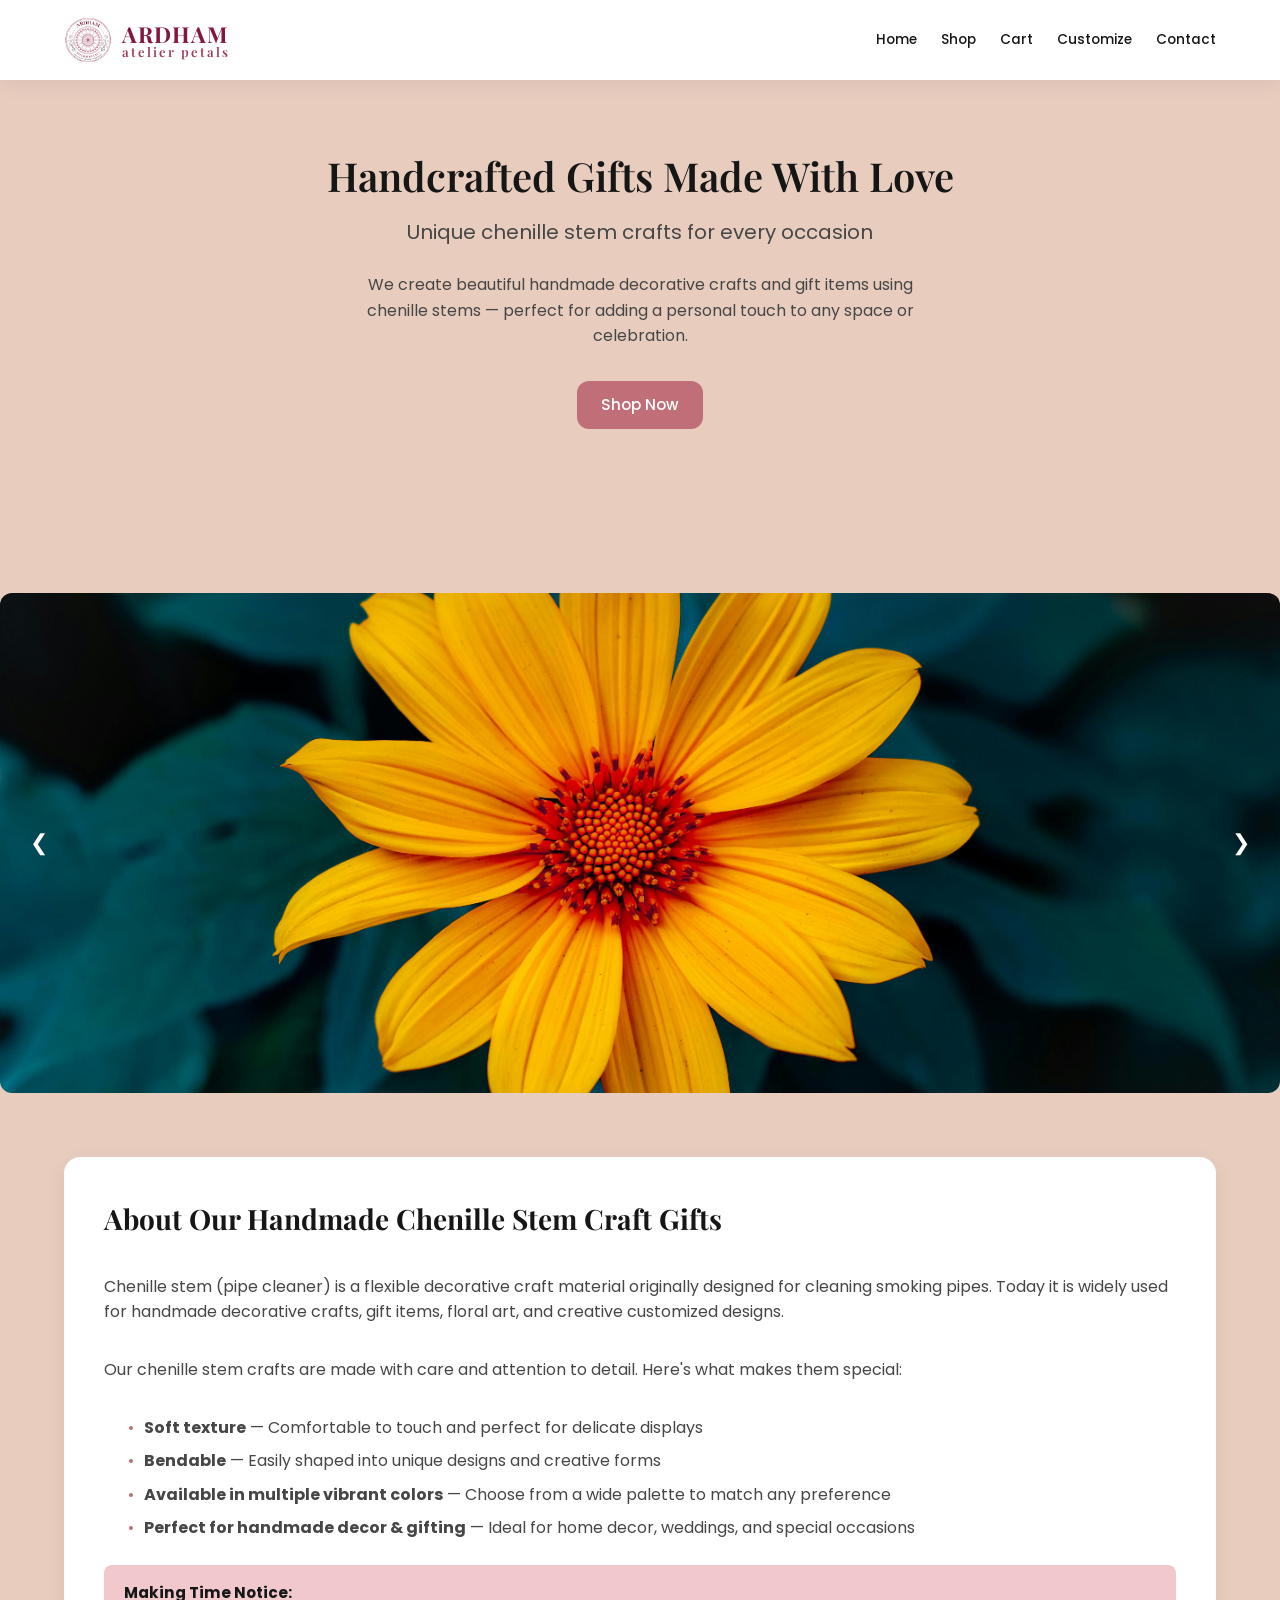
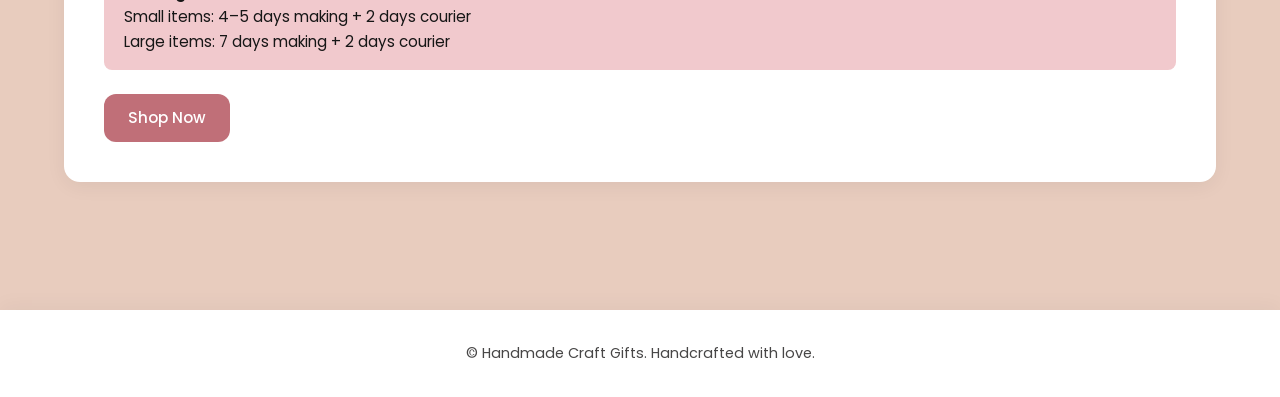
==== index.html @ bd0ffc98 "Product chnage shop" ====
<!DOCTYPE html>
<html lang="en">
<head>
  <meta charset="UTF-8">
  <meta name="viewport" content="width=device-width, initial-scale=1.0">
  <title>Handmade Craft Gifts | Handcrafted With Love</title>
  <link rel="stylesheet" href="css/style.css">
</head>
<body>
  <!-- Header -->
<header class="header">
  <div class="container header-inner">
    
    <a href="index.html" class="logo" style="display:flex; align-items:center; gap:10px; text-decoration:none;">
      
      <img src="assets/logo.png" alt="ARDHAM" style="height:50px;">

      <div style="display:flex; flex-direction:column; line-height:1;">
        <span style="font-size:22px; font-weight:700; letter-spacing:1px; color:#82183f;">
          ARDHAM
        </span>
        <span style="font-size:13px; color:#9f3d57; letter-spacing:2px; text-transform:lowercase;">
          atelier petals
        </span>
      </div>

    </a>
  <button class="hamburger" aria-label="Toggle navigation">
        <span></span>
        <span></span>
        <span></span>
      </button>

      <nav class="nav">
        <a href="index.html">Home</a>
        <a href="shop.html">Shop</a>
        <a href="cart.html">Cart</a>
        <a href="customize.html">Customize</a>
        <a href="contact.html">Contact</a>
      </nav>

  </div>
</header>


  <main>

    <!-- Hero Section -->
     
    <section class="hero">
      <div class="container">
       

        <h1>Handcrafted Gifts Made With Love</h1>
        <p class="hero-tagline">Unique chenille stem crafts for every occasion</p>
        <p class="hero-intro">
          We create beautiful handmade decorative crafts and gift items using chenille stems — 
          perfect for adding a personal touch to any space or celebration.
        </p>
        <a href="shop.html" class="btn btn-primary">Shop Now</a>
      </div>
    </section>
    <section class="image-slider">

  <div class="slider-container">

    <button class="slider-btn prev">&#10094;</button>

    <div class="slider">
      <img src="assets/slider1.jpg">
      <img src="assets/slider2.jpg">
      <img src="assets/slider3.jpg">
    </div>

    <button class="slider-btn next">&#10095;</button>

  </div>

</section>

    <!-- About Product Section -->
    <section class="section">
      <div class="container">
        <div class="about-product">
          <h2>About Our Handmade Chenille Stem Craft Gifts</h2>
          <p>
            Chenille stem (pipe cleaner) is a flexible decorative craft material originally designed 
            for cleaning smoking pipes. Today it is widely used for handmade decorative crafts, gift 
            items, floral art, and creative customized designs.
          </p>
          <p>
            Our chenille stem crafts are made with care and attention to detail. Here's what makes 
            them special:
          </p>
          <ul>
            <li><strong>Soft texture</strong> — Comfortable to touch and perfect for delicate displays</li>
            <li><strong>Bendable</strong> — Easily shaped into unique designs and creative forms</li>
            <li><strong>Available in multiple vibrant colors</strong> — Choose from a wide palette to match any preference</li>
            <li><strong>Perfect for handmade decor & gifting</strong> — Ideal for home decor, weddings, and special occasions</li>
          </ul>
          <div class="timeline-notice">
            <strong>Making Time Notice:</strong><br>
            Small items: 4–5 days making + 2 days courier<br>
            Large items: 7 days making + 2 days courier
          </div>
          <a href="shop.html" class="btn btn-primary">Shop Now</a>
        </div>
      </div>
    </section>
  </main>

  <!-- Footer -->
  <footer class="footer">
    <div class="container footer-inner">
      <p>&copy; Handmade Craft Gifts. Handcrafted with love.</p>
    </div>
  </footer>

    <script src="js/script.js"></script>
  <script>

let slider = document.querySelector(".slider")
let slides = document.querySelectorAll(".slider img")

let index = 0

function showSlide(){

  if(index >= slides.length){
    index = 0
  }

  if(index < 0){
    index = slides.length - 1
  }

  slider.style.transform = "translateX(" + (-index * 100) + "%)"

}

/* buttons */

document.querySelector(".next").onclick = ()=>{
  index++
  showSlide()
}

document.querySelector(".prev").onclick = ()=>{
  index--
  showSlide()
}

/* auto slide */

setInterval(()=>{
  index++
  showSlide()
},7000)

</script>
</body>
</html>
---- css/style.css ----
/* ============================================
   Handmade Craft Gift - Elegant Pastel Theme
   Google Fonts: Playfair Display + Poppins
   ============================================ */

@import url('https://fonts.googleapis.com/css2?family=Playfair+Display:wght@400;500;600;700&family=Poppins:wght@300;400;500;600&display=swap');

/* -------------------- CSS Variables -------------------- */
:root {
  --bg-cream:#e8ccbe;
  --bg-cream-dark: #F5F0E8;
 --accent-pink: #C06F78;
--accent-pink-hover: #A6545E;
--accent-pink-light: #F1C9CD;
  --text-dark: #161616;
  --text-muted: #474646;
  --white: #FFFFFF;
  --shadow-soft: 0 4px 20px rgba(0, 0, 0, 0.06);
  --shadow-soft-hover: 0 8px 30px rgba(0, 0, 0, 0.1);
  --radius-card: 16px;
  --radius-btn: 12px;
  --radius-input: 8px;
  --font-display: 'Playfair Display', Georgia, serif;
  --font-body: 'Poppins', sans-serif;
  --transition: all 0.3s ease;
}

/* -------------------- Reset -------------------- */
*,
*::before,
*::after {
  box-sizing: border-box;
  margin: 0;
  padding: 0;
}

html {
  scroll-behavior: smooth;
}

body {
  font-family: var(--font-body);
  font-size: 16px;
  line-height: 1.6;
  color: var(--text-dark);
  background-color: var(--bg-cream);
  min-height: 100vh;
}

img {
  max-width: 100%;
  height: auto;
  display: block;
}

a {
  text-decoration: none;
  color: inherit;
  transition: var(--transition);
}

ul {
  list-style: none;
}

/* -------------------- Layout -------------------- */
.container {
  width: 100%;
  max-width: 1200px;
  margin: 0 auto;
  padding: 0 1.5rem;
}

.section {
  padding: 4rem 0;
}

/* -------------------- Header -------------------- */
.header {
  background: var(--white);
  box-shadow: var(--shadow-soft);
  position: sticky;
  top: 0;
  z-index: 100;
}

.header-inner {
  display: flex;
  align-items: center;
  justify-content: space-between;
  padding: 1rem 1.5rem;
  gap: 1.5rem;
}

.logo {
  font-family: var(--font-display);
  font-size: 1.5rem;
  font-weight: 600;
  color: var(--text-dark);
}

.logo img {
  max-height: 48px;
  width: auto;
}

.nav {
  display: flex;
  align-items: center;
  gap: 1.5rem;
}

.nav a {
  font-size: 0.85rem;
  font-weight: 500;
  color: var(--text-dark);
  padding: 0.4rem 0;
}

.nav a:hover {
  color: var(--accent-pink-hover);
}
/* AUTO IMAGE SLIDER */

.image-slider{
  width: 100%;
  margin:auto;
  margin-top: 100px ;
}

.slider-container{
  position:relative;
  overflow:hidden;
  border-radius:12px;
}

.slider{
  display:flex;
  transition: transform 0.5s ease;
}

.slider img{
  width:100%;
  height:500px;
  object-fit:cover;
  flex-shrink:0;
}

/* arrows */

.slider-btn{
  position:absolute;
  top:50%;
  transform:translateY(-50%);
  background:transparent;
  color:white;
  border:none;
  padding:20px 15px;
  cursor:pointer;
  font-size:22px;
  z-index:10;
  border-radius:50%;
}

.prev{
  left:15px;
}

.next{
  right:15px;
}

.slider-btn:hover{
  background:rgba(0,0,0,0.7);
}
/* Hamburger (mobile) */
.hamburger {
  display: none;
  flex-direction: column;
  gap: 3px;
  background: none;
  border: none;
  cursor: pointer;
  padding: 0.25rem;
  min-width: 32px;
  min-height: 32px;
  align-items: center;
  justify-content: center;
}

.hamburger span {
  width: 18px;
  height: 2px;
  background: var(--text-dark);
  transition: var(--transition);
}

.hamburger.active span:nth-child(1) {
  transform: rotate(50deg) translate(5px, 5px);
}

.hamburger.active span:nth-child(2) {
  opacity: 0;
}

.hamburger.active span:nth-child(3) {
  transform: rotate(-45deg) translate(5px, -5px);
}

/* -------------------- Buttons -------------------- */
.btn {
  display: inline-flex;
  align-items: center;
  justify-content: center;
  padding: 0.75rem 1.5rem;
  font-family: var(--font-body);
  font-size: 0.95rem;
  font-weight: 500;
  border-radius: var(--radius-btn);
  border: none;
  cursor: pointer;
  transition: var(--transition);
  min-height: 44px;
}

.btn-primary {
  background: var(--accent-pink);
  color: var(--white);
}

.btn-primary:hover {
  background: var(--accent-pink-hover);
  transform: translateY(-2px);
  box-shadow: var(--shadow-soft-hover);
}

.btn-outline {
  background: transparent;
  color: var(--text-dark);
  border: 2px solid var(--accent-pink);
}

.btn-outline:hover {
  background: var(--accent-pink-light);
}

/* -------------------- Hero -------------------- */
.hero {
  text-align: center;
  padding: 4rem 2rem;
}

.hero-logo {
  margin-bottom: 1.5rem;
}

.hero-logo img {
  margin: 0 auto;
  max-height: 80px;
}

.hero h1 {
  font-family: var(--font-display);
  font-size: clamp(1.75rem, 4vw, 2.5rem);
  font-weight: 600;
  margin-bottom: 0.5rem;
  color: var(--text-dark);
}

.hero-tagline {
  font-size: 1.25rem;
  color: var(--text-muted);
  margin-bottom: 1.5rem;
}

.hero-intro {
  max-width: 600px;
  margin: 0 auto 2rem;
  color: var(--text-muted);
}

/* -------------------- Cards -------------------- */
.card {
  background: var(--white);
  border-radius: var(--radius-card);
  box-shadow: var(--shadow-soft);
  overflow: hidden;
  transition: var(--transition);
}

.card:hover {
  box-shadow: var(--shadow-soft-hover);
  transform: translateY(-4px);
}

/* -------------------- Product Grid -------------------- */
.product-grid {
  display: grid;
  grid-template-columns: repeat(auto-fill, minmax(280px, 1fr));
  gap: 2rem;
}

.product-card {
  background: var(--white);
  border-radius: var(--radius-card);
  box-shadow: var(--shadow-soft);
  overflow: hidden;
  transition: var(--transition);
  display: flex;
  flex-direction: column;
}

.product-color {
  padding: 8px;
  border-radius: 8px;
  border: 1px solid #ddd;
}

.hint {
  font-size: 11px;
  color: gray;
}

.qty-box {
  display: flex;
  align-items: center;
  background: #f9f9f9;
  border-radius: 10px;
  padding: 2px 4px;
  width: 120px;
  height: 60px;
}

.qty-box input {
  width: 40px;
  text-align: center;
  border: none;
  background: transparent;
  font-weight: 600;
}

.qty-btn {
  padding: 10px 5px;
  border: none;              /* 🔥 border remove */
  background: transparent;   /* 🔥 no box feel */
  cursor: pointer;
  font-size: 16px;
  
}

.product-qty {
  width: 70px;
  height: 45px;
}

.qty-btn:hover {
  color: #82183f;
  transform: scale(1.2);     /* 🔥 smooth hover effect */
}

.qty-btn:active {
  transform: scale(0.9);
}

.checkbox-container {
  display: flex;
  align-items: center;
  gap: 8px;
}

.checkbox-container input {
  accent-color: #82183f;
}

.price {
  color: #82183f;
  font-weight: bold;
}

.product-card:hover {
  box-shadow: var(--shadow-soft-hover);
  transform: translateY(-4px);
}

.product-card-image {
  aspect-ratio: 1;
  object-fit: cover;
  background: var(--bg-cream-dark);
}

.product-card-body {
  padding: 1.5rem;
  flex: 1;
  display: flex;
  flex-direction: column;
}

.product-card h3 {
  font-family: var(--font-display);
  font-size: 1.25rem;
  font-weight: 600;
  margin-bottom: 0.5rem;
}

.product-price {
  font-size: 1.25rem;
  font-weight: 600;
  color: var(--accent-pink-hover);
  margin-bottom: 1rem;
}

.product-price-dynamic {
  font-size: 1rem;
  color: var(--text-muted);
  font-weight: 500;
}

.product-options {
  margin-top: 15px;
}

.product-options label {
  display: block;
  font-size: 0.875rem;
  font-weight: 500;
  margin-bottom: 0.25rem;
}
.option-group {
  margin-bottom: 12px;
  display: flex;
  flex-direction: column;
  gap: 5px;
}

.option-group label {
  font-size: 14px;
  font-weight: 600;
}

.product-options select,
.product-options input[type="number"] {
  width: 100%;
  padding: 0.5rem 0.75rem;
  border: 1px solid #ddd;
  border-radius: var(--radius-input);
  font-family: var(--font-body);
  margin-bottom: 0.75rem;
}

.product-options .checkbox-group {
  display: flex;
  align-items: center;
  gap: 0.5rem;
  margin-bottom: 0.75rem;
}

.product-options input[type="checkbox"] {
  width: 20px;
  height: 20px;
  accent-color: var(--accent-pink);
}

/* -------------------- About Product Section -------------------- */
.about-product {
  background: var(--white);
  border-radius: var(--radius-card);
  box-shadow: var(--shadow-soft);
  padding: 2.5rem;
}

.about-product h2 {
  font-family: var(--font-display);
  font-size: 1.75rem;
  margin-bottom: 2rem;
}

.about-product p {
  margin-bottom: 2rem;
  color: var(--text-muted);
}

.about-product ul {
  margin: 1rem 0 1.5rem 1.5rem;
}

.about-product li {
  margin-bottom: 0.5rem;
  color: var(--text-muted);
  position: relative;
  padding-left: 1rem;
}

.about-product li::before {
  content: "•";
  position: absolute;
  left: 0;
  color: var(--accent-pink);
}

.timeline-notice {
  background: var(--accent-pink-light);
  padding: 1rem 1.25rem;
  border-radius: var(--radius-input);
  margin: 1.5rem 0;
  font-size: 0.95rem;
}

/* -------------------- Cart -------------------- */



.cart-empty {
  text-align: center;
  padding: 4rem 2rem;
}

.cart-empty h2 {
  font-family: var(--font-display);
  margin-bottom: 1rem;
}

.cart-empty p {
  color: var(--text-muted);
  margin-bottom: 1.5rem;
}

.cart-items {
  display: flex;
  flex-direction: column;
  gap: 1.5rem;
}

.cart-item {
  background: var(--white);
  border-radius: var(--radius-card);
  box-shadow: var(--shadow-soft);
  padding: 1.5rem;
  display: grid;
  grid-template-columns: 100px 1fr auto;
  gap: 1.5rem;
  align-items: center;
}

.cart-item-image {
  width: 100px;
  height: 100px;
  object-fit: cover;
  border-radius: var(--radius-input);
  background: var(--bg-cream-dark);
}

.cart-item-details {
  display: flex;
  flex-direction: column;
  gap: 0.25rem;
}

.cart-item-name {
  font-family: var(--font-display);
  font-weight: 600;
  font-size: 1.1rem;
}

.cart-item-meta {
  font-size: 0.875rem;
  color: var(--text-muted);
}

.cart-item-actions {
  display: flex;
  flex-direction: column;
  align-items: flex-end;
  gap: 0.75rem;
}

.cart-item-price {
  font-weight: 600;
  font-size: 1.1rem;
  color: var(--accent-pink-hover);
}

.cart-item-buttons {
  display: flex;
  gap: 0.7rem;
}

.cart-item-buttons .btn {
  padding: 0.5rem 1rem;
  font-size: 0.875rem;
}

.cart-summary {
  background: var(--white);
  border-radius: var(--radius-card);
  box-shadow: var(--shadow-soft);
  padding: 4rem;
  margin-top: 2rem;
}

.cart-grand-total {
  font-family: var(--font-body);
  color: var(--accent-pink-hover);
  font-size: 1.5rem;
  font-weight: 600;
  margin-bottom: 1rem;
}

.rupee{
  font-family: "Times New Roman", Times, serif;
  font-size: 1.2rem;
}

.payment-note {
  background: var(--accent-pink-light);
  padding: 1rem;
  border-radius: var(--radius-input);
  font-size: 0.9rem;
  margin-bottom: 1.5rem;
}

/* Cart edit form */
.cart-item-edit {
  display: none;
  margin-top: 1rem;
  padding-top: 1rem;
  border-top: 1px solid #eee;
}

.cart-item-edit.active {
  display: block;
}

.cart-item-edit .form-row {
  display: flex;
  gap: 3rem;
  margin-bottom: 0.75rem;
  flex-wrap: wrap;
}

.cart-item-edit label {
  font-size: 0.875rem;
  font-weight: 500;
}

/* -------------------- Forms -------------------- */
.form-group {
  margin-bottom: 1.25rem;
}

.form-group label {
  display: block;
  font-weight: 500;
  margin-bottom: 0.5rem;
  font-size: 0.95rem;
}

.form-group input,
.form-group select,
.form-group textarea {
  width: 100%;
  padding: 0.75rem 1rem;
  border: 1px solid #ddd;
  border-radius: var(--radius-input);
  font-family: var(--font-body);
  font-size: 1rem;
}

.form-group textarea {
  min-height: 120px;
  resize: vertical;
}

.form-group input[type="file"] {
  padding: 0.5rem;
}

.form-note {
  font-size: 0.875rem;
  color: var(--text-muted);
  margin-top: 0.5rem;
}

.customize-note {
  background: var(--accent-pink-light);
  padding: 1rem;
  border-radius: var(--radius-input);
  margin-bottom: 1.5rem;
  font-size: 0.95rem;
}

/* -------------------- Contact -------------------- */
.contact-section h2 {
  font-family: var(--font-display);
  font-size: 1.75rem;
  margin-bottom: 1rem;
}

.contact-section p {
  margin-bottom: 1rem;
  color: var(--text-muted);
}

.portfolio-grid {
  display: grid;
  grid-template-columns: repeat(auto-fill, minmax(200px, 1fr));
  gap: 1rem;
  margin: 2rem 0;
}

.portfolio-item {
  aspect-ratio: 1;
  border-radius: var(--radius-card);
  overflow: hidden;
  background: var(--bg-cream-dark);
}

.portfolio-item img {
  width: 100%;
  height: 100%;
  object-fit: cover;
}

.contact-links {
  display: flex;
  flex-wrap: wrap;
  gap: 1rem;
  margin-top: 2rem;
}

.contact-links .btn {
  min-width: 160px;
}

.whatsapp-btn {
  background: #25D366 !important;
  color: white !important;
}

.whatsapp-btn:hover {
  background: #128C7E !important;
  color: white !important;
}

/* -------------------- Footer -------------------- */
.footer {
  background: var(--white);
  box-shadow: 0 -4px 20px rgba(0, 0, 0, 0.04);
  padding: 2rem 1.5rem;
  margin-top: 4rem;
}

.footer-inner {
  text-align: center;
}

.footer p {
  font-size: 0.9rem;
  color: var(--text-muted);
}

/* -------------------- Responsive -------------------- */
@media (max-width: 992px) {
  .product-grid {
    grid-template-columns: repeat(2, 1fr);
  }

  .cart-item {
    grid-template-columns: 80px 1fr;
  }

  .cart-item-actions {
    grid-column: 1 / -1;
    flex-direction: row;
    justify-content: space-between;
    align-items: center;
  }
}

@media (max-width: 768px) {
  .hamburger {
    display: flex;
    position: absolute;
    right: 1.25rem;
    top: 50%;
    transform: translateY(-50%);
  }

  .header-inner {
    position: relative;
  }

  .nav {
    position: fixed;
    top: 68px;
    right: 0.75rem;
    left: auto;
    width: 180px;
    background: var(--white);
    flex-direction: column;
    padding: 0.5rem 0.75rem;
    box-shadow: var(--shadow-soft);
    transform: translateY(-120%);
    opacity: 0;
    pointer-events: none;
    transition: var(--transition);
    border-radius: 12px;
  }

  .nav.active {
    transform: translateY(0);
    opacity: 1;
    pointer-events: auto;
  }

  /* Smaller menu items on mobile */
  .nav a {
    font-size: 0.72rem;
    padding: 0.18rem 0;
  }

  .product-grid {
    grid-template-columns: 1fr;
  }

  .cart-item {
    grid-template-columns: 1fr;
    text-align: center;
  }

  .cart-item-image {
    margin: 0 auto;
  }

  .cart-item-actions {
    flex-direction: column;
    align-items: center;
  }

  .section {
    padding: 2.5rem 0;
  }

  .hero {
    padding: 3rem 1rem;
  }

  .portfolio-grid {
    grid-template-columns: repeat(2, 1fr);
  }
}

@media (max-width: 576px) {
  .container {
    padding: 0 1rem;
  }

  .btn {
    width: 100%;
    justify-content: center;
  }

  .contact-links .btn {
    width: 100%;
  }
}

.product-image-container {
  position: relative;
  text-align: center;
}

/* arrows */
.nav-btn {
  position: absolute;
  top: 50%;
  transform: translateY(-50%);
  background: rgba(0,0,0,0.3);
  color: white;
  border: none;
  padding: 6px 10px;
  cursor: pointer;
  border-radius: 50%;
  transition: all 0.25s ease;
}

/* hover effect 🔥 */
.nav-btn:hover {
  background: rgba(0,0,0,0.7);
  transform: translateY(-50%) scale(1.1);
}

/* click effect (smooth, no press down) */
.nav-btn:active {
  background: rgba(0,0,0,0.9);
  transform: translateY(-50%) scale(0.95);
}


.left { left: 5px; }
.right { right: 5px; }

/* click effect */
.nav-btn.clicked {
  background: black;
  transform: scale(0.9);
}

/* dots */
.dots {
  margin-top: 8px;
}

.dot {
  height: 8px;
  width: 8px;
  margin: 0 3px;
  background: #ccc;
  display: inline-block;
  border-radius: 50%;
  transition: 0.3s;
}

/* active dot */
.dot.active {
  background: black;
  transform: scale(1.2);
}

.option-group {
  display: flex;
  flex-direction: column;
  gap: 6px;
  margin-bottom: 15px;
  font-family: Arial, sans-serif;
}

.option-group label {
  font-size: 14px;
  font-weight: 600;
  color: #333;
}

.product-color {
  padding: 12px 14px;
  border-radius: 40px; /* more curvy */
  border: 1px solid #ddd;
  font-size: 14px;
  background: #fff;
  cursor: pointer;
  transition: all 0.3s ease;
  appearance: none;
}

/* hover effect */
.product-color:hover {
  border-color: #555;
}

/* focus effect */
.product-color:focus {
  outline: none;
  border-color: #ff4d4f;
  box-shadow: 0 0 6px rgba(255,77,79,0.3);
}

.hint {
  font-size: 12px;
  color: #28a745;
  font-weight: 500;
}

/* Change .edit-panel -> .cart-item-edit */
.cart-item-edit {
  background: #f9f9f9;
  padding: 12px;
  border-radius: 16px;
  margin-top: 8px;
}

/* all inputs inside edit panel */
.cart-item-edit select,
.cart-item-edit input {
  width: 100%;
  padding: 10px 12px;
  border-radius: 18px; /* curvy box */
  border: 1px solid #ddd;
  font-size: 14px;
  margin-bottom: 8px;
  transition: all 0.25s ease;
}

/* hover */
.cart-item-edit select:hover,
.cart-item-edit input:hover {
  border-color: #666;
}

/* focus */
.cart-item-edit select:focus,
.cart-item-edit input:focus {
  outline: none;
  border-color: #ff4d4f;
  box-shadow: 0 0 5px rgba(255,77,79,0.25);
}

/* save button */
.btn-save-edit {
  border-radius: 20px;
  padding: 8px 14px;
}

/* Qty control box */
.qty-control {
  display: flex;
  align-items: center;
  width: 120px;
  border: 1px solid #ddd;
  border-radius: 20px;
  overflow: hidden;
}

.qty-control input.edit-qty {
  flex: 1;
  border: none;
  text-align: center;
  font-size: 14px;
  padding: 8px 0;
  background: transparent;
  outline: none;
}

.qty-btn {
  width: 32px;
  height: 32px;
  border: none;
  background: #f1f1f1;
  cursor: pointer;
  font-size: 18px;
  font-weight: bold;
  transition: 0.2s;
}

.qty-btn:hover {
  background: #e0c0c5;
  color: #82183f;
}

.qty-btn:active {
  transform: scale(0.9);
}
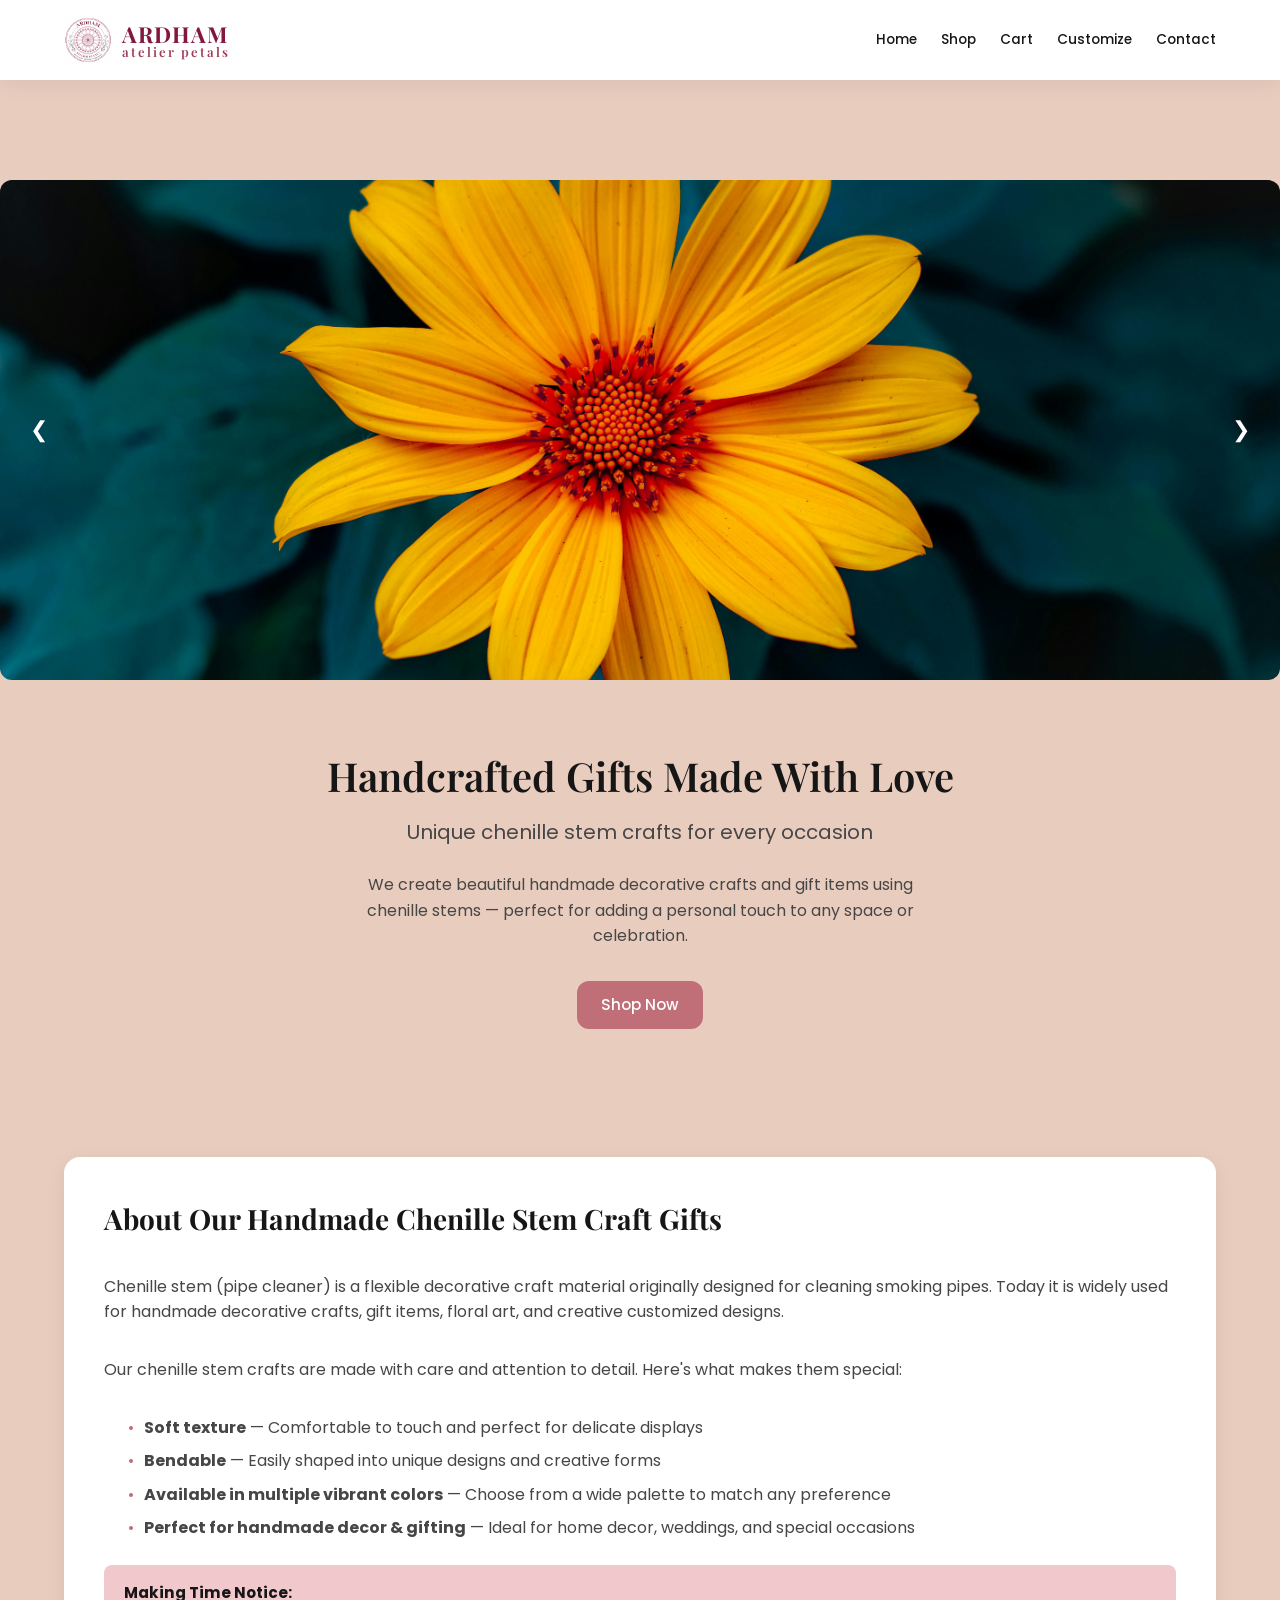
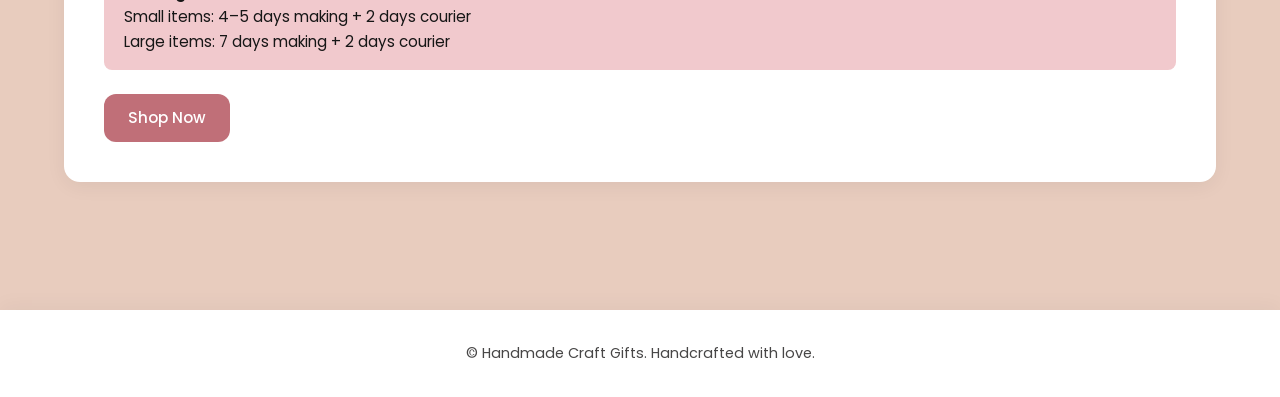
==== commit 3dbf07ce: "cart shop more add cart storage system update" ====
--- a/index.html
+++ b/index.html
@@ -46,21 +46,8 @@
   <main>
 
     <!-- Hero Section -->
-     
-    <section class="hero">
-      <div class="container">
-       
-
-        <h1>Handcrafted Gifts Made With Love</h1>
-        <p class="hero-tagline">Unique chenille stem crafts for every occasion</p>
-        <p class="hero-intro">
-          We create beautiful handmade decorative crafts and gift items using chenille stems — 
-          perfect for adding a personal touch to any space or celebration.
-        </p>
-        <a href="shop.html" class="btn btn-primary">Shop Now</a>
-      </div>
-    </section>
-    <section class="image-slider">
+     <div></div>
+     <section class="image-slider">
 
   <div class="slider-container">
 
@@ -77,6 +64,21 @@
   </div>
 
 </section>
+     
+    <section class="hero">
+      <div class="container">
+       
+
+        <h1>Handcrafted Gifts Made With Love</h1>
+        <p class="hero-tagline">Unique chenille stem crafts for every occasion</p>
+        <p class="hero-intro">
+          We create beautiful handmade decorative crafts and gift items using chenille stems — 
+          perfect for adding a personal touch to any space or celebration.
+        </p>
+        <a href="shop.html" class="btn btn-primary">Shop Now</a>
+      </div>
+    </section>
+    
 
     <!-- About Product Section -->
     <section class="section">
--- a/css/style.css
+++ b/css/style.css
@@ -321,14 +321,16 @@
   color: gray;
 }
 
-.qty-box {
-  display: flex;
-  align-items: center;
-  background: #f9f9f9;
-  border-radius: 10px;
-  padding: 2px 4px;
-  width: 120px;
-  height: 60px;
+.qty-box{
+  display:flex;
+  align-items:center;
+  justify-content:space-between;
+  border:1px solid #ddd;
+  border-radius:12px;
+  width:120px;
+  padding:4px;
+  background:white;
+  gap:4px;
 }
 
 .qty-box input {
@@ -339,23 +341,35 @@
   font-weight: 600;
 }
 
-.qty-btn {
-  padding: 10px 5px;
-  border: none;              /* 🔥 border remove */
-  background: transparent;   /* 🔥 no box feel */
-  cursor: pointer;
-  font-size: 16px;
-  
-}
-
-.product-qty {
-  width: 70px;
-  height: 45px;
-}
-
-.qty-btn:hover {
-  color: #82183f;
-  transform: scale(1.2);     /* 🔥 smooth hover effect */
+.qty-box{
+  display:flex;
+  align-items:center;
+  justify-content:center;
+  border:1px solid #ddd;
+  border-radius:8px;
+  overflow:hidden;
+  width:120px;
+  background:white;
+}
+
+/* Input */
+
+.product-qty{
+  width:40px;
+  text-align:center;
+  border:none;
+  background:transparent;
+  font-size:16px;
+  font-weight:600;
+  outline:none;
+}
+
+
+/* Hover */
+
+.qty-btn:hover{
+  background:#82183f;
+  color:white;
 }
 
 .qty-btn:active {
@@ -438,7 +452,7 @@
 }
 
 .product-options select,
-.product-options input[type="number"] {
+.product-options input[type="number"]:not(.product-qty) {
   width: 100%;
   padding: 0.5rem 0.75rem;
   border: 1px solid #ddd;
@@ -1004,9 +1018,15 @@
 }
 
 /* save button */
-.btn-save-edit {
-  border-radius: 20px;
-  padding: 8px 14px;
+.btn-save-edit{
+  border-radius:50px;      /* oval shape */
+  padding:8px 18px;
+  font-size:14px;
+  height:40px;
+
+  display:flex;
+  align-items:center;
+  justify-content:center;
 }
 
 /* Qty control box */
@@ -1029,20 +1049,25 @@
   outline: none;
 }
 
-.qty-btn {
-  width: 32px;
-  height: 32px;
-  border: none;
-  background: #f1f1f1;
-  cursor: pointer;
-  font-size: 18px;
-  font-weight: bold;
-  transition: 0.2s;
-}
-
-.qty-btn:hover {
-  background: #e0c0c5;
-  color: #82183f;
+.qty-btn{
+  width:30px;
+  height:30px;
+  border:none;
+  background:transparent;
+  font-size:18px;
+  font-weight:bold;
+  cursor:pointer;
+  display:flex;
+  align-items:center;
+  justify-content:center;
+  transition: all 0.2s ease;
+}
+
+.qty-btn:hover{
+  transform: scale(1.2);
+  background:rgba(0,0,0,0.05);
+  border-radius:6px;
+  color:black; 
 }
 
 .qty-btn:active {
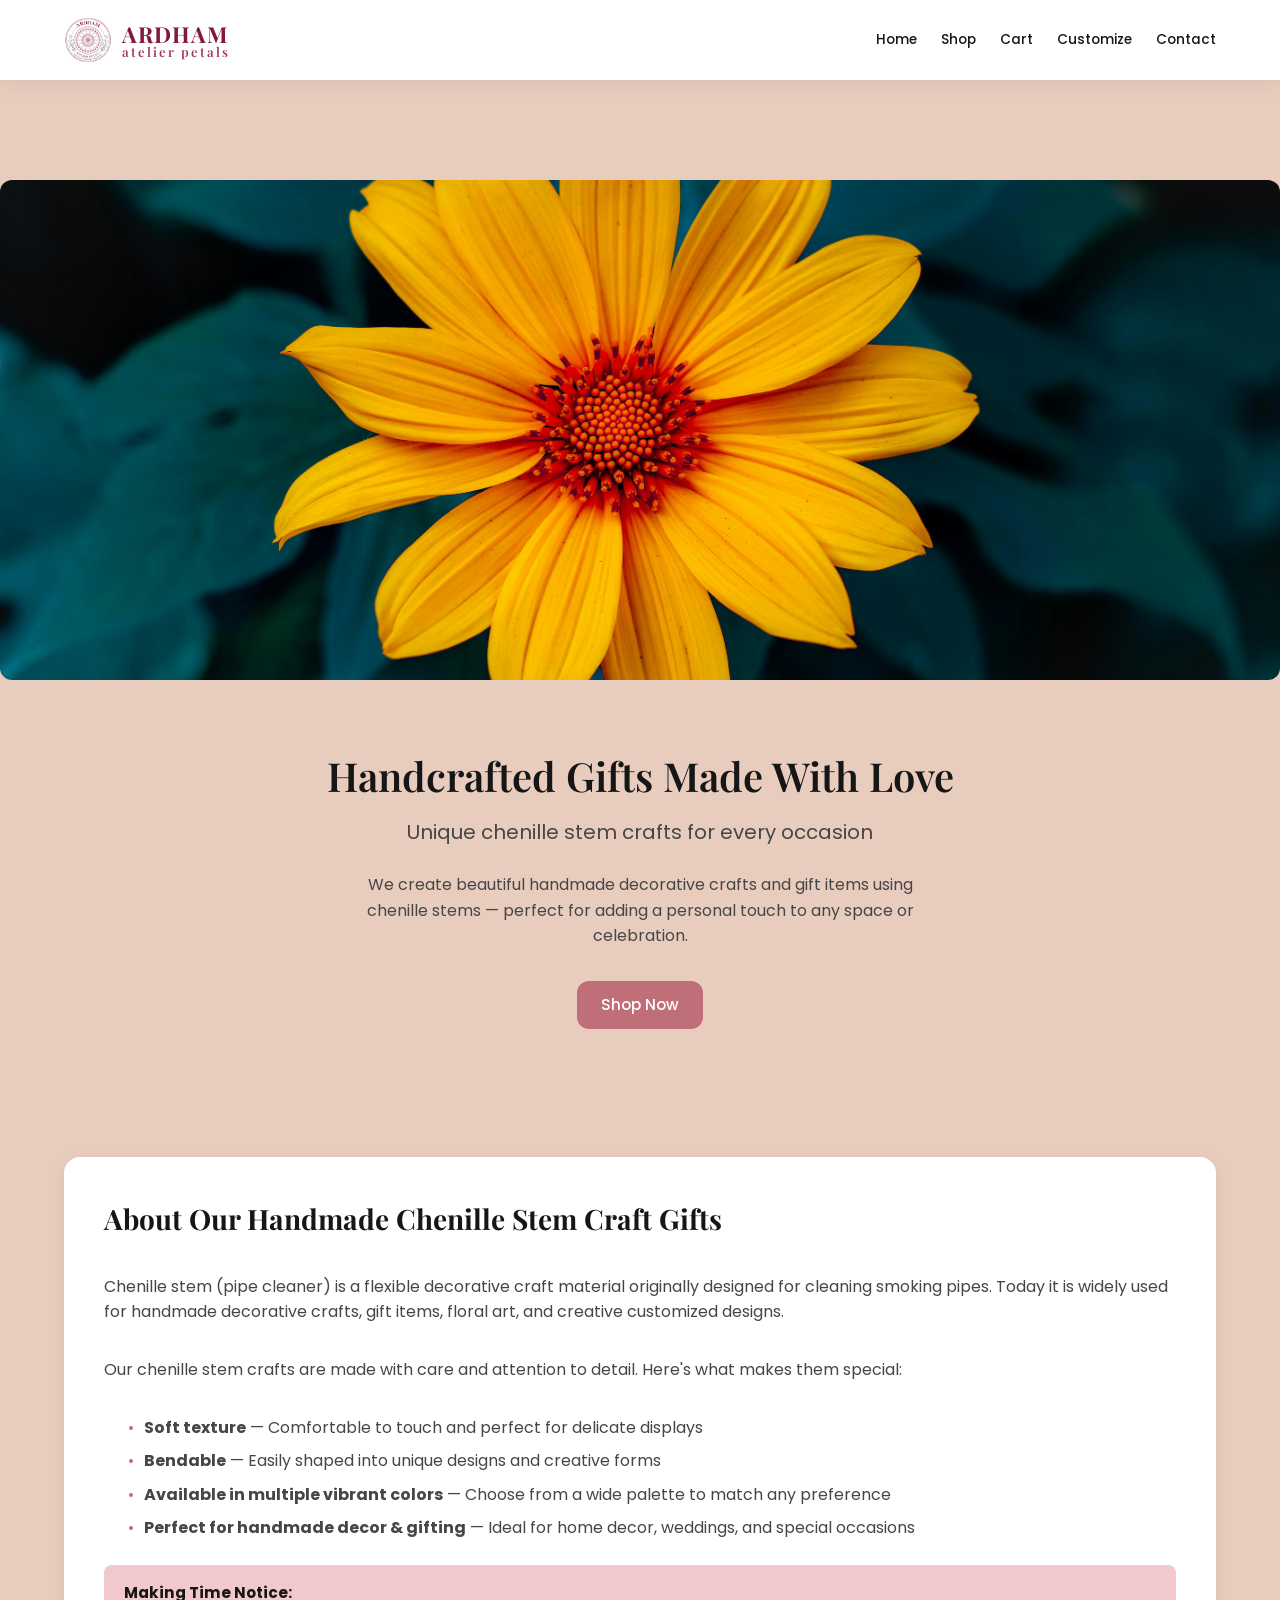
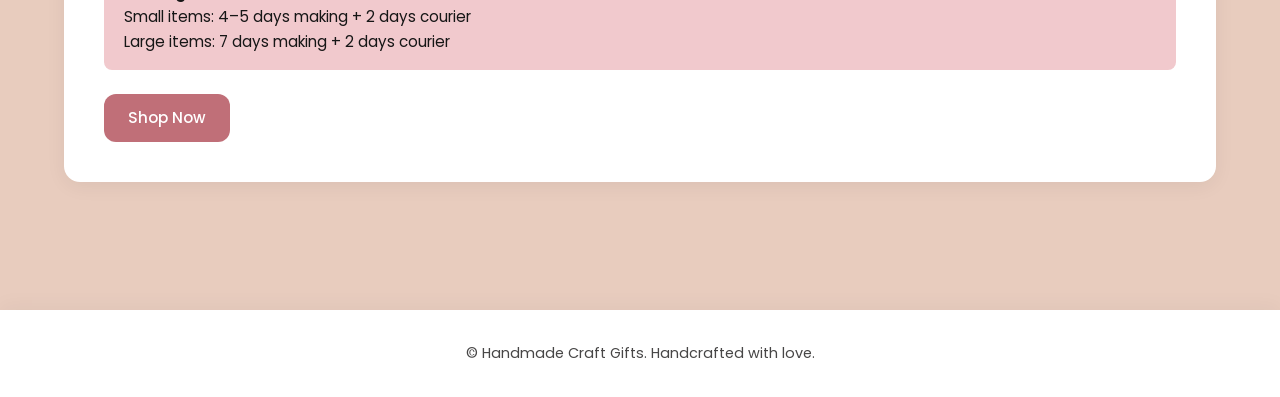
==== commit cf3a8bc5: "Nav Icon Footer Add" ====
--- a/index.html
+++ b/index.html
@@ -5,6 +5,7 @@
   <meta name="viewport" content="width=device-width, initial-scale=1.0">
   <title>Handmade Craft Gifts | Handcrafted With Love</title>
   <link rel="stylesheet" href="css/style.css">
+  <link rel="stylesheet" href="https://cdn.jsdelivr.net/npm/bootstrap-icons@1.11.3/font/bootstrap-icons.css">
 </head>
 <body>
   <!-- Header -->
@@ -51,7 +52,6 @@
 
   <div class="slider-container">
 
-    <button class="slider-btn prev">&#10094;</button>
 
     <div class="slider">
       <img src="assets/slider1.jpg">
@@ -59,7 +59,6 @@
       <img src="assets/slider3.jpg">
     </div>
 
-    <button class="slider-btn next">&#10095;</button>
 
   </div>
 
@@ -117,7 +116,35 @@
       <p>&copy; Handmade Craft Gifts. Handcrafted with love.</p>
     </div>
   </footer>
+<!-- MOBILE BOTTOM NAV -->
+<div class="mobile-bottom-nav">
 
+  <a href="index.html" class="nav-item active">
+    <i class="bi bi-house"></i>
+    <p>Home</p>
+  </a>
+
+  <a href="shop.html" class="nav-item">
+    <i class="bi bi-grid"></i>
+    <p>Shop</p>
+  </a>
+
+  <a href="cart.html" class="nav-item">
+    <i class="bi bi-cart"></i>
+    <p>Cart</p>
+  </a>
+
+  <a href="customize.html" class="nav-item">
+    <i class="bi bi-chat"></i>
+    <p>Customize</p>
+  </a>
+
+  <a href="contact.html" class="nav-item">
+    <i class="bi bi-person"></i>
+    <p>Contact</p>
+  </a>
+
+</div>
     <script src="js/script.js"></script>
   <script>
 
--- a/css/style.css
+++ b/css/style.css
@@ -603,12 +603,22 @@
   font-size: 0.875rem;
 }
 
-.cart-summary {
+.cart-summary{
   background: var(--white);
   border-radius: var(--radius-card);
   box-shadow: var(--shadow-soft);
   padding: 4rem;
   margin-top: 2rem;
+
+  display:flex;
+  flex-direction:column;
+  align-items:center;
+}
+
+.cart-summary .btn{
+  width:100%;
+  max-width: 420px;
+  margin-top:12px;
 }
 
 .cart-grand-total {
@@ -633,15 +643,19 @@
 }
 
 /* Cart edit form */
-.cart-item-edit {
-  display: none;
-  margin-top: 1rem;
-  padding-top: 1rem;
-  border-top: 1px solid #eee;
-}
-
-.cart-item-edit.active {
-  display: block;
+.cart-item-edit{
+  display:none;
+  align-items:center;
+  gap:25px;
+
+  background:#f9f9f9;
+  padding:12px;
+  border-radius:16px;
+  margin-top:8px;
+}
+
+.cart-item-edit.active{
+  display:flex;
 }
 
 .cart-item-edit .form-row {
@@ -984,12 +998,12 @@
 }
 
 /* Change .edit-panel -> .cart-item-edit */
-.cart-item-edit {
+/* .cart-item-edit {
   background: #f9f9f9;
   padding: 12px;
   border-radius: 16px;
   margin-top: 8px;
-}
+} */
 
 /* all inputs inside edit panel */
 .cart-item-edit select,
@@ -1019,14 +1033,14 @@
 
 /* save button */
 .btn-save-edit{
-  border-radius:50px;      /* oval shape */
+  border-radius:50px;
   padding:8px 18px;
-  font-size:14px;
   height:40px;
-
+  margin-top:15px;
   display:flex;
   align-items:center;
   justify-content:center;
+  align-self:center;
 }
 
 /* Qty control box */
@@ -1072,4 +1086,110 @@
 
 .qty-btn:active {
   transform: scale(0.9);
+}
+
+/* ===== Form Error Style ===== */
+
+.error-message{
+  color:#e53935;
+  font-size:12px;
+  margin-top:4px;
+  display:block;
+}
+
+.input-error{
+  border:1px solid #e53935 !important;
+}
+
+/* ===== MOBILE SLIDER FIX ===== */
+
+@media (max-width:768px){
+
+  .slider img{
+    height:220px; /* mobile banner size */
+  }
+
+  .slider-btn{
+    display:none; /* arrows hide */
+  }
+
+  .slider{
+    overflow-x:auto;
+    scroll-snap-type:x mandatory;
+    -webkit-overflow-scrolling:touch;
+  }
+
+  .slider img{
+    scroll-snap-align:center;
+  }
+
+}
+
+.slider::-webkit-scrollbar{
+  display:none;
+}
+
+/* ===== MOBILE BOTTOM NAV ===== */
+
+.mobile-bottom-nav{
+  display:none;
+}
+
+@media (max-width:768px){
+
+  /* hide hamburger */
+  .hamburger{
+    display:none;
+  }
+
+  /* hide desktop nav */
+  .nav{
+    display:none;
+  }
+
+  .mobile-bottom-nav{
+    position:fixed;
+    bottom:0;
+    left:0;
+    width:100%;
+    height:65px;
+    background:#fff;
+    border-top:1px solid #eee;
+
+    display:flex;
+    justify-content:space-around;
+    align-items:center;
+
+    z-index:999;
+  }
+
+  .mobile-bottom-nav a{
+    text-decoration:none;
+    color:#777;
+    font-size:12px;
+    display:flex;
+    flex-direction:column;
+    align-items:center;
+    transition:0.2s;
+  }
+
+ .mobile-bottom-nav i{
+  font-size:20px;
+  margin-bottom:2px;
+}
+.mobile-bottom-nav p{
+  margin:0;   /* Bootstrap margin remove */
+  line-height:1;
+}
+.mobile-bottom-nav .active{
+  color:#e91e63;
+}
+
+}
+@media (max-width:768px){
+
+  body{
+    padding-bottom:70px;
+  }
+
 }
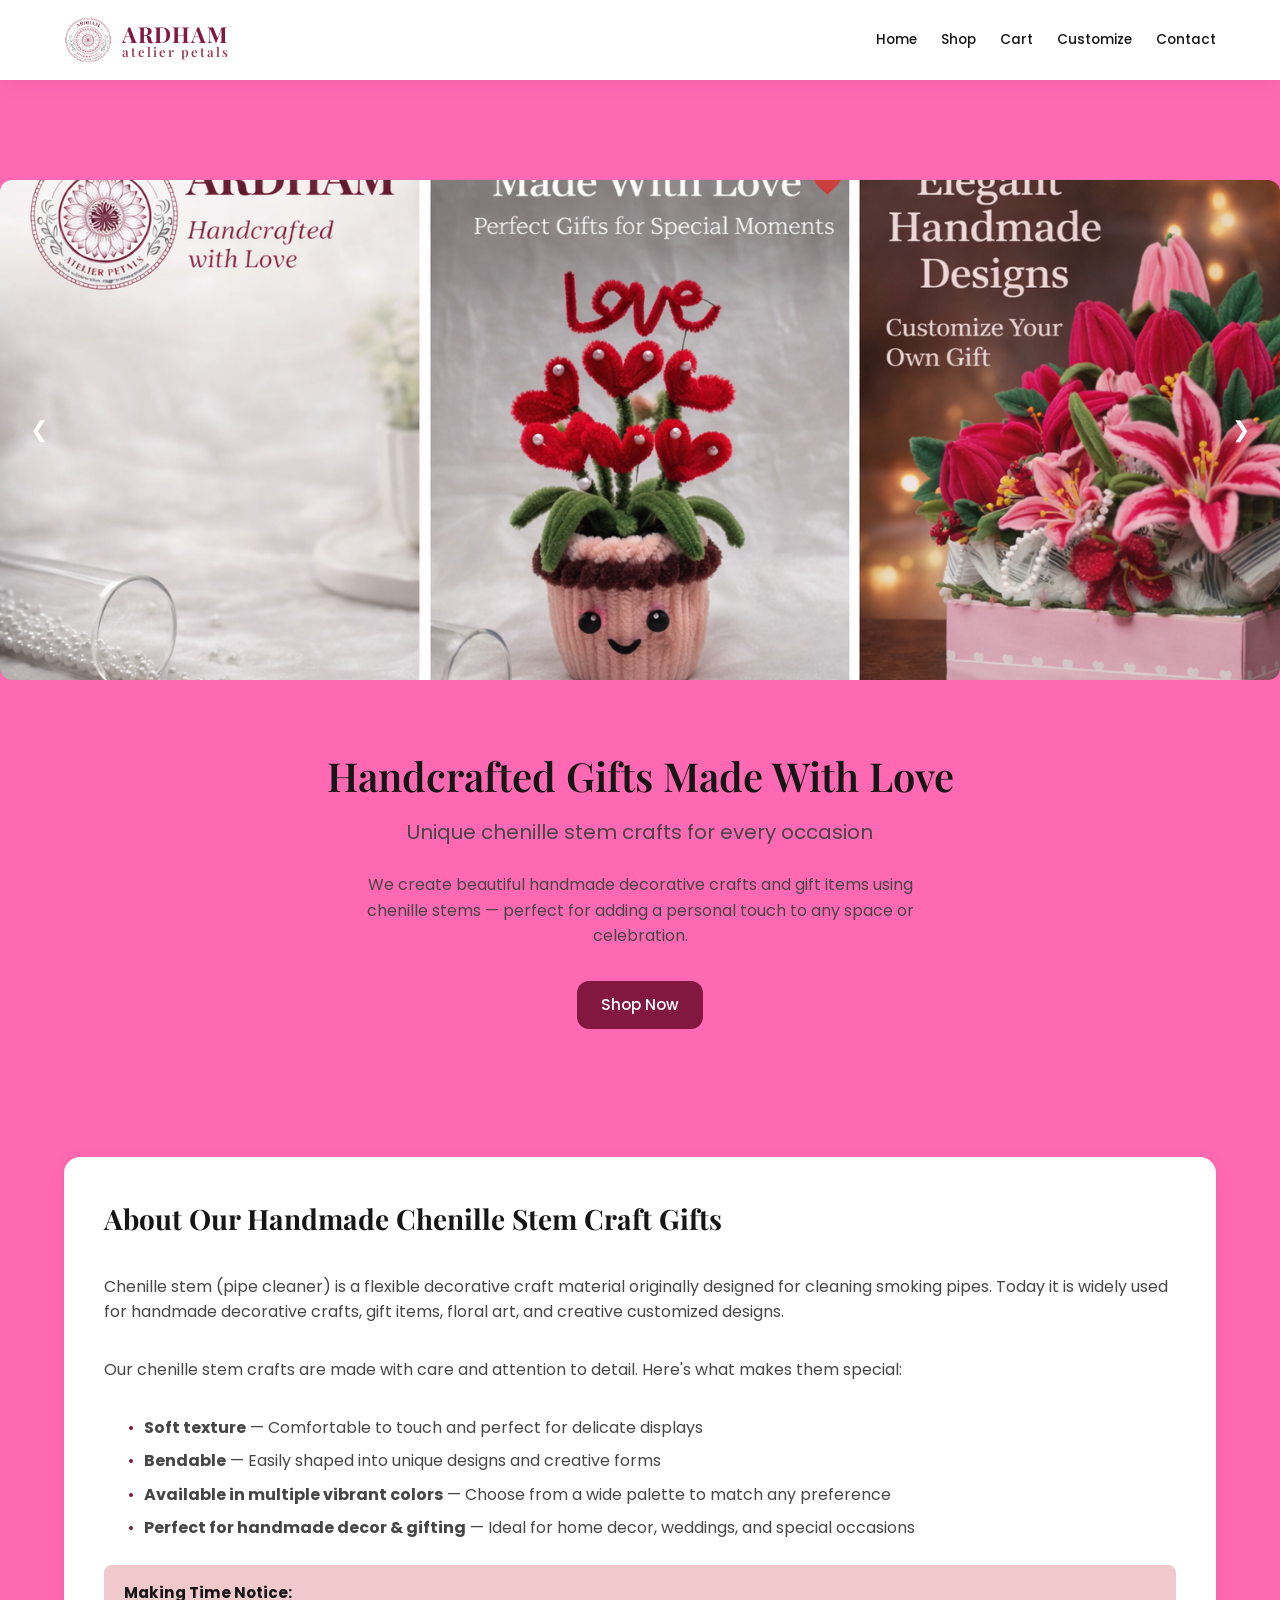
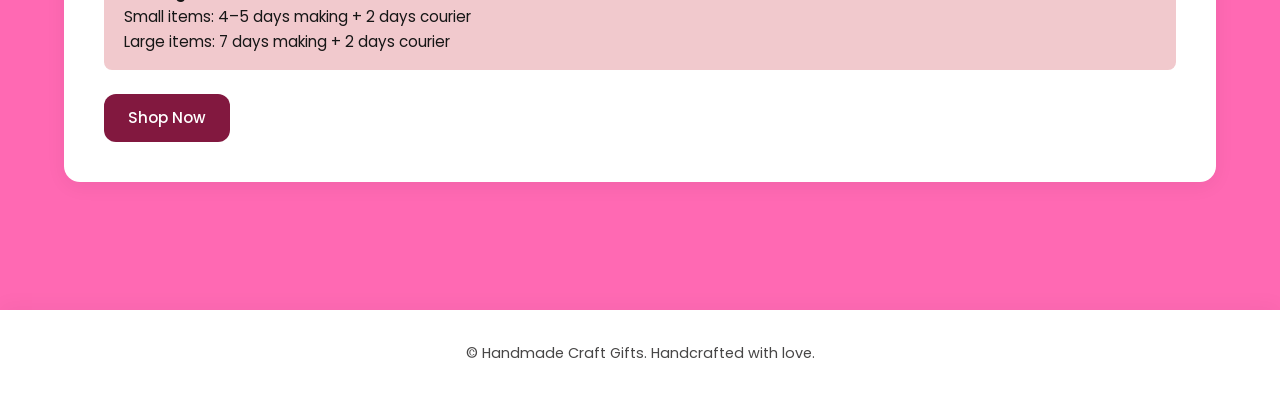
==== commit 458dfd90: "Update Background and slide banner change" ====
--- a/index.html
+++ b/index.html
@@ -52,14 +52,15 @@
 
   <div class="slider-container">
 
+  <button class="slider-btn prev">&#10094;</button>
 
     <div class="slider">
-      <img src="assets/slider1.jpg">
-      <img src="assets/slider2.jpg">
-      <img src="assets/slider3.jpg">
+      <img src="assets/Editimage1.png">
+      <img src="assets/Editimage2.png">
+      <img src="assets/Editimage3.png">
     </div>
 
-
+ <button class="slider-btn next">&#10095;</button>
   </div>
 
 </section>
@@ -184,7 +185,7 @@
 setInterval(()=>{
   index++
   showSlide()
-},7000)
+},3000)
 
 </script>
 </body>
--- a/css/style.css
+++ b/css/style.css
@@ -7,9 +7,9 @@
 
 /* -------------------- CSS Variables -------------------- */
 :root {
-  --bg-cream:#e8ccbe;
+  --bg-cream:#ff69b3;
   --bg-cream-dark: #F5F0E8;
- --accent-pink: #C06F78;
+ --accent-pink: #82183f;
 --accent-pink-hover: #A6545E;
 --accent-pink-light: #F1C9CD;
   --text-dark: #161616;
@@ -759,15 +759,8 @@
   min-width: 160px;
 }
 
-.whatsapp-btn {
-  background: #25D366 !important;
-  color: white !important;
-}
-
-.whatsapp-btn:hover {
-  background: #128C7E !important;
-  color: white !important;
-}
+
+
 
 /* -------------------- Footer -------------------- */
 .footer {
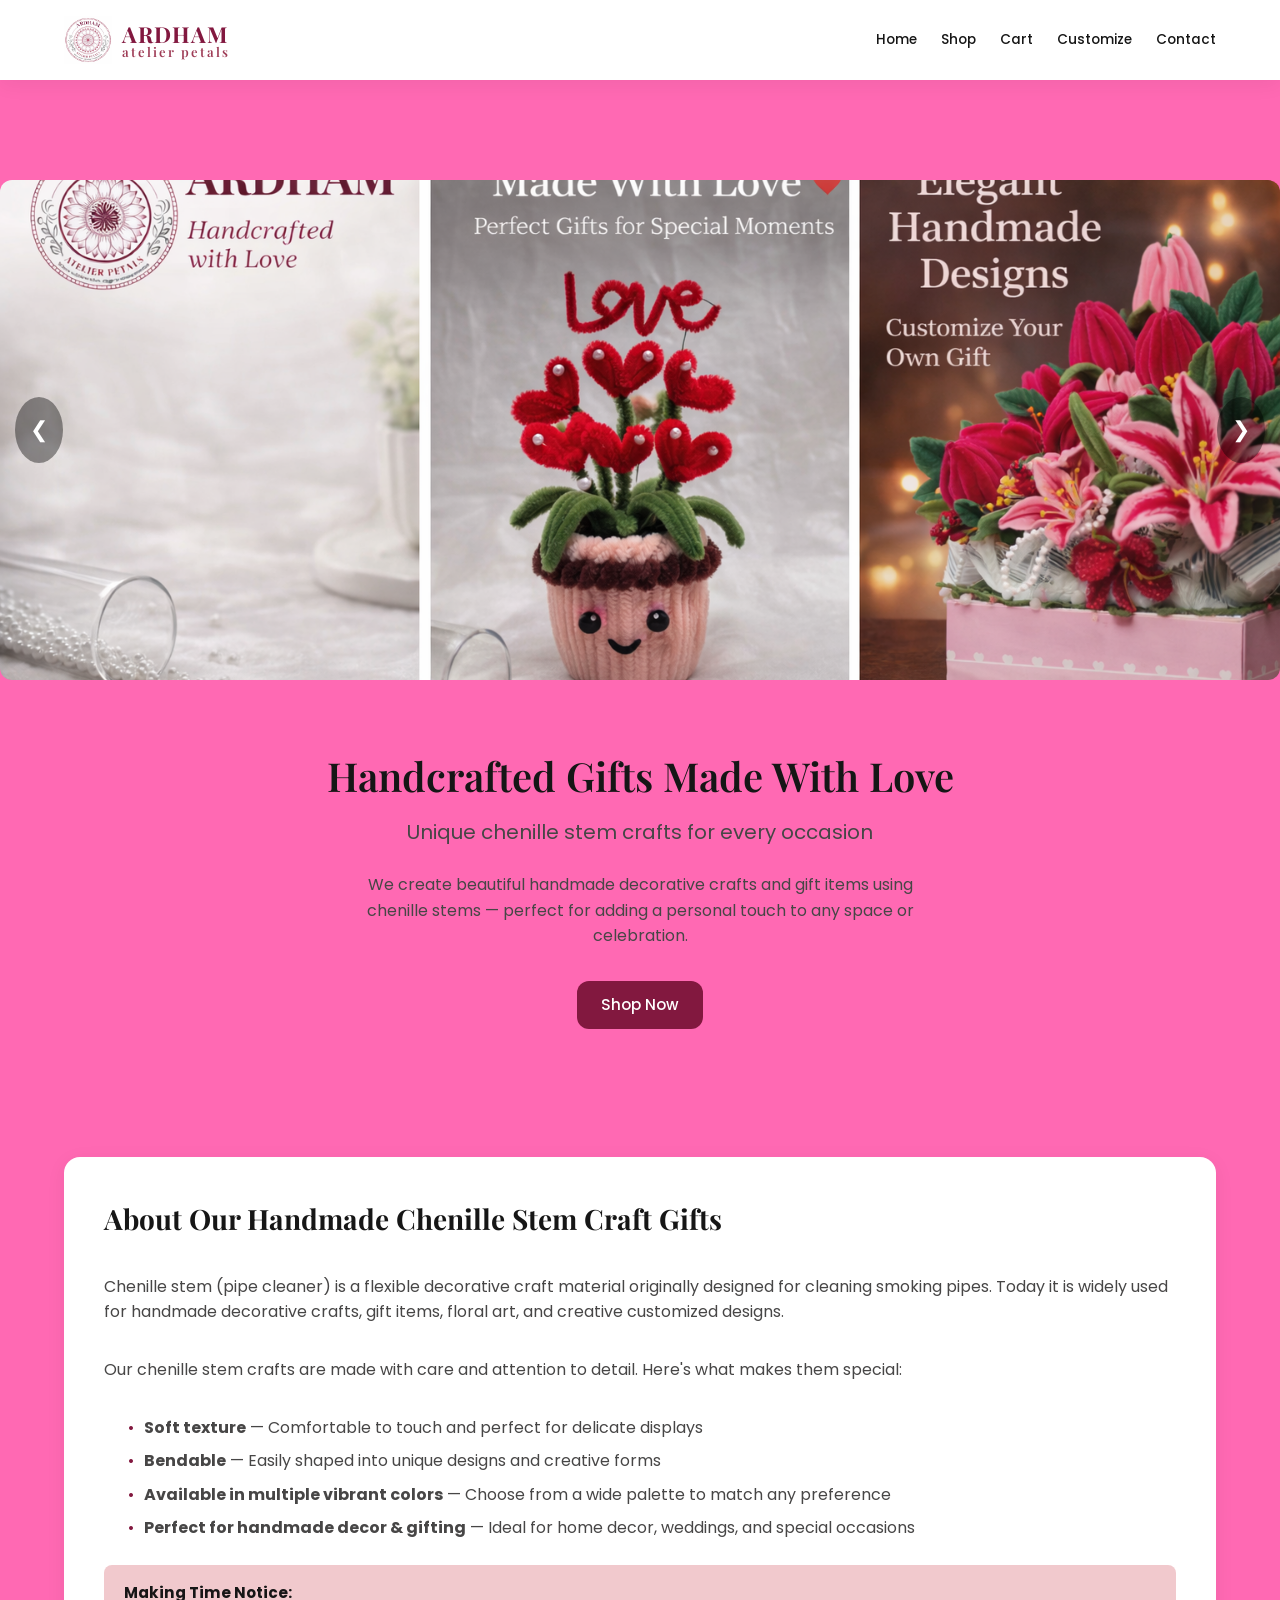
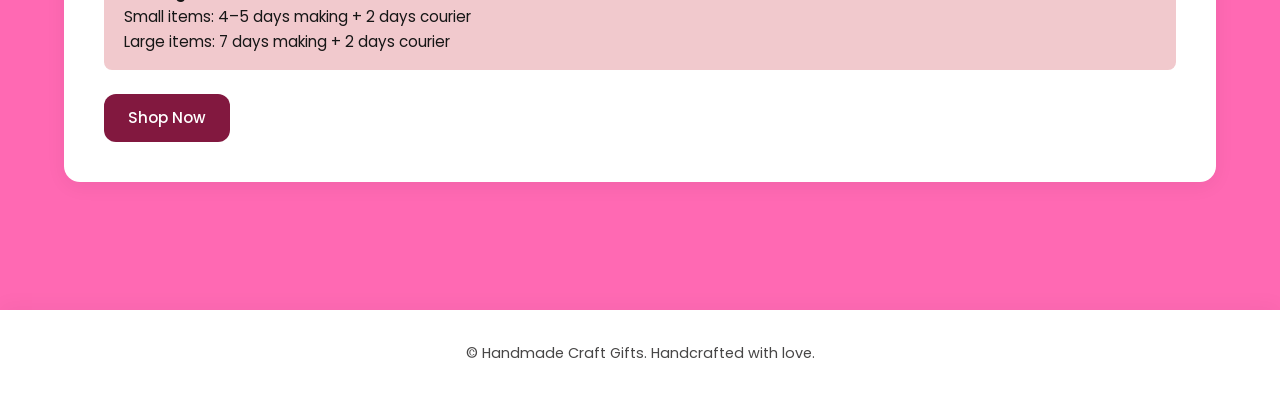
==== commit e04ff09d: "Auto Slide Off" ====
--- a/index.html
+++ b/index.html
@@ -182,10 +182,10 @@
 
 /* auto slide */
 
-setInterval(()=>{
-  index++
-  showSlide()
-},3000)
+// setInterval(()=>{
+//   index++
+//   showSlide()
+// },7000)
 
 </script>
 </body>
--- a/css/style.css
+++ b/css/style.css
@@ -126,21 +126,24 @@
   width: 100%;
   margin:auto;
   margin-top: 100px ;
+    overflow: hidden;
 }
 
 .slider-container{
   position:relative;
+    width: 100%;
   overflow:hidden;
   border-radius:12px;
 }
 
 .slider{
   display:flex;
-  transition: transform 0.5s ease;
+  transition: transform 0.5s ease-in-out;
 }
 
 .slider img{
   width:100%;
+  min-width: 100%;
   height:500px;
   object-fit:cover;
   flex-shrink:0;
@@ -152,13 +155,13 @@
   position:absolute;
   top:50%;
   transform:translateY(-50%);
-  background:transparent;
+   background: rgba(0,0,0,0.4);
   color:white;
   border:none;
   padding:20px 15px;
   cursor:pointer;
   font-size:22px;
-  z-index:10;
+  z-index:100;
   border-radius:50%;
 }
 
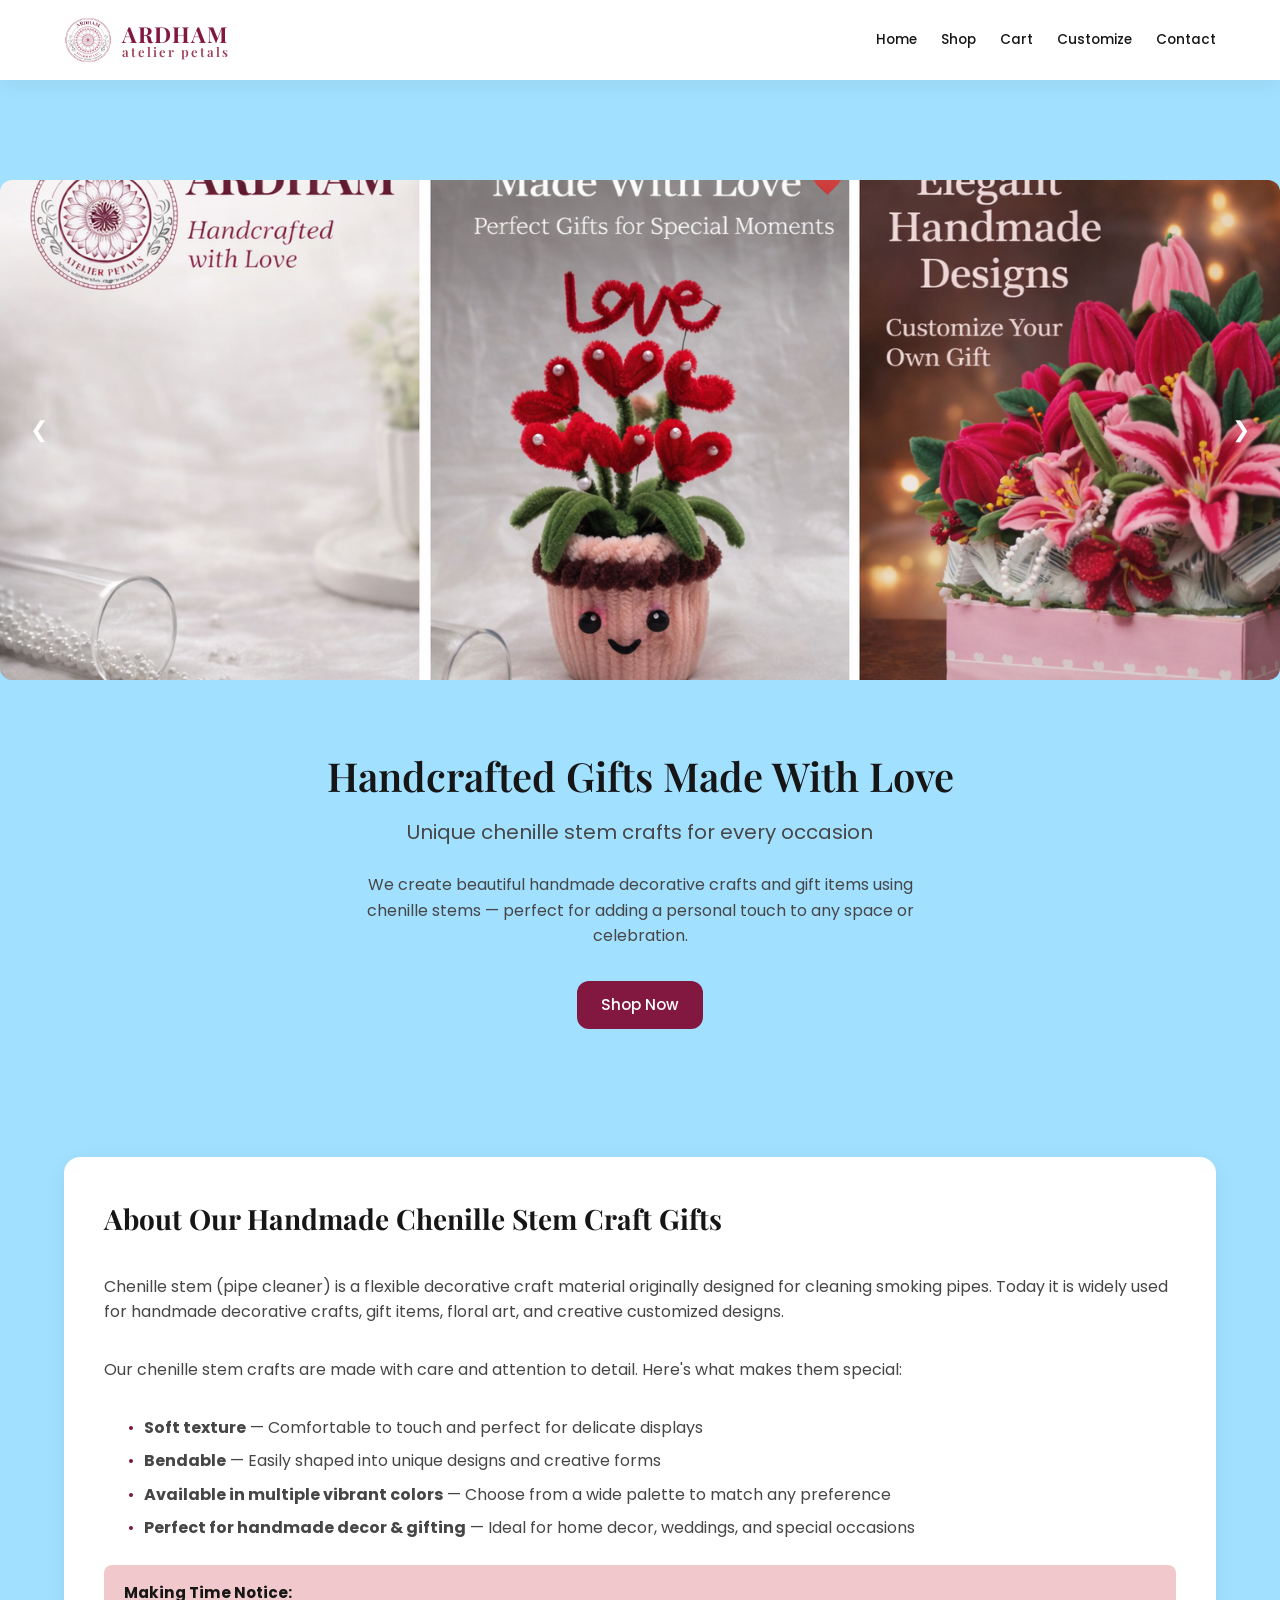
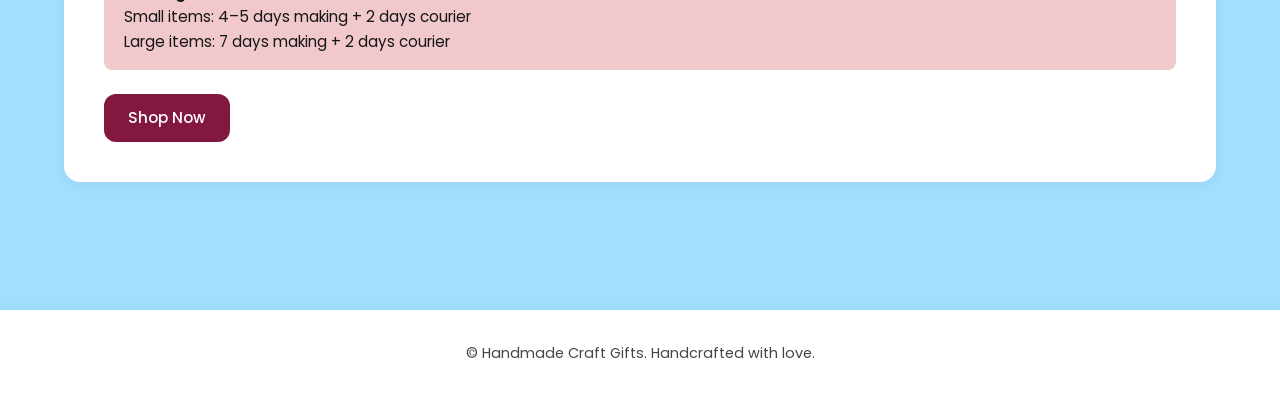
==== commit 28fbcd00: "add favicon" ====
--- a/index.html
+++ b/index.html
@@ -4,8 +4,24 @@
   <meta charset="UTF-8">
   <meta name="viewport" content="width=device-width, initial-scale=1.0">
   <title>Handmade Craft Gifts | Handcrafted With Love</title>
+
   <link rel="stylesheet" href="css/style.css">
   <link rel="stylesheet" href="https://cdn.jsdelivr.net/npm/bootstrap-icons@1.11.3/font/bootstrap-icons.css">
+
+  <!-- ✅ Favicon -->
+  <link rel="icon" href="/favicon.ico" type="image/x-icon">
+
+  <!-- ✅ Logo Schema for Google -->
+  <script type="application/ld+json">
+  {
+    "@context": "https://schema.org",
+    "@type": "Organization",
+    "name": "Ardham Gift",
+    "url": "https://ardhamgift.com/",
+    "logo": "https://ardhamgift.com/assets/logo.png"
+  }
+  </script>
+
 </head>
 <body>
   <!-- Header -->
--- a/css/style.css
+++ b/css/style.css
@@ -7,7 +7,7 @@
 
 /* -------------------- CSS Variables -------------------- */
 :root {
-  --bg-cream:#ff69b3;
+  --bg-cream:		#a1e0ff;
   --bg-cream-dark: #F5F0E8;
  --accent-pink: #82183f;
 --accent-pink-hover: #A6545E;
@@ -155,13 +155,13 @@
   position:absolute;
   top:50%;
   transform:translateY(-50%);
-   background: rgba(0,0,0,0.4);
+   background: transparent;
   color:white;
   border:none;
   padding:20px 15px;
   cursor:pointer;
   font-size:22px;
-  z-index:100;
+  z-index:10;
   border-radius:50%;
 }
 
@@ -1106,7 +1106,7 @@
   }
 
   .slider-btn{
-    display:none; /* arrows hide */
+    display:none; 
   }
 
   .slider{
@@ -1188,4 +1188,23 @@
     padding-bottom:70px;
   }
 
+}
+
+.social-icons {
+  display: flex;
+  align-items: center;
+  gap: 15px; /* space between icons */
+  margin-top: 15px;
+}
+
+.social-icons img {
+  width: 40px;
+  height: 40px;
+  object-fit: contain;
+  cursor: pointer;
+  transition: transform 0.2s ease;
+}
+
+.social-icons img:hover {
+  transform: scale(1.1);
 }
